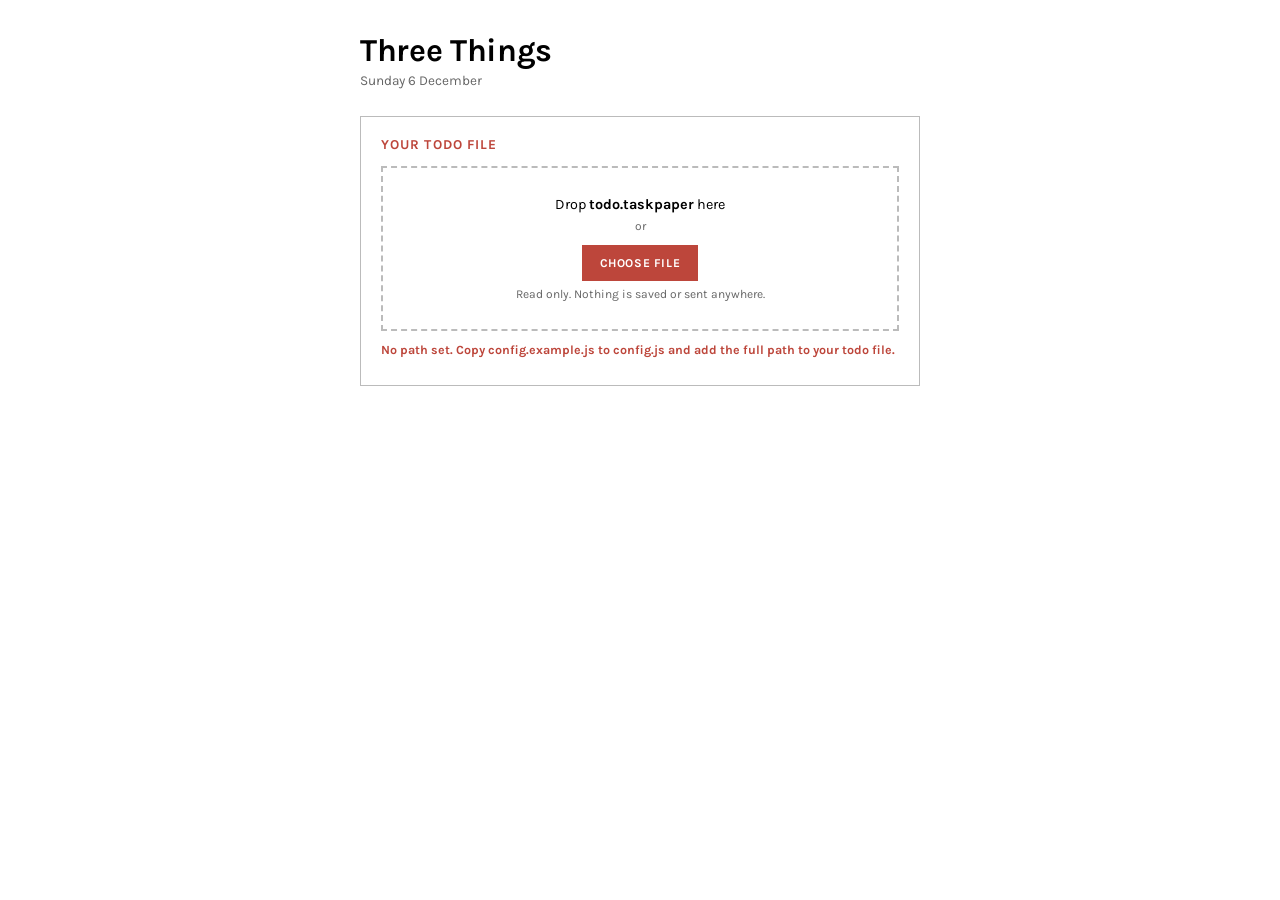
==== md-checkin/checkin-log.html @ 9113eab7 "sorting shit out" ====
<!DOCTYPE html>
<!--
  Three Things — v2.0 (2026-11-16)
  Changelog
  v2.1: Shows the todo file path and an "Open in TaskPaper" file:// link.
        The path comes from config.js (gitignored; see config.example.js)
        because browsers never reveal a dropped file's folder.
  v2.0: Reads your TaskPaper todo file (drop it on the page, or choose it).
        Shows the NEXT: block, slips and recent wins. Read-only: it never
        writes to the file and stores nothing. Works in Safari.
        The v1 entry form and browser log are gone; the todo file is the log.
  v1.0: Local page with its own form and browser storage.
  Pairs with the three-things-checkin skill (SKILL.md in this folder).
-->
<html lang="en-GB">
<head>
<meta charset="UTF-8">
<meta name="viewport" content="width=device-width, initial-scale=1.0">
<title>Three Things</title>
<link rel="preconnect" href="https://fonts.googleapis.com">
<link rel="preconnect" href="https://fonts.gstatic.com" crossorigin>
<link href="https://fonts.googleapis.com/css2?family=Karla:ital,wght@0,400;0,500;0,700;1,400&display=swap" rel="stylesheet">
<style>
  :root { --primary:#bd463b; --ink:#000; --bg:#fff; --grey:#bbb; --grey-bg:#f4f4f4; }
  * { box-sizing: border-box; }
  body { margin:0; background:var(--bg); font-family:'Karla',sans-serif; color:var(--ink); padding:32px 20px 60px; min-height:100vh; }
  .wrap { max-width:560px; margin:0 auto; }
  h1 { font-weight:700; font-size:2rem; letter-spacing:-0.01em; margin:0 0 4px; }
  .sub { font-size:0.85rem; opacity:0.6; margin-bottom:28px; }
  .card { border:1px solid var(--grey); padding:20px; margin-bottom:20px; }
  .card h2 { font-weight:700; font-size:0.85rem; margin:0 0 14px; text-transform:uppercase; letter-spacing:0.08em; color:var(--primary); }
  .drop { border:2px dashed var(--grey); padding:28px 16px; text-align:center; font-size:0.9rem; }
  .drop.over { border-color:var(--primary); background:var(--grey-bg); }
  .drop small { display:block; opacity:0.6; margin-top:6px; }
  button { font-family:'Karla',sans-serif; font-weight:700; font-size:0.75rem; text-transform:uppercase; letter-spacing:0.05em; padding:11px 18px; cursor:pointer; border:0; background:var(--primary); color:var(--bg); margin-top:12px; }
  button.secondary { background:transparent; color:var(--primary); border:2px solid var(--primary); padding:9px 16px; }
  button:hover { opacity:0.85; }
  .slot { margin-top:14px; }
  .slot:first-of-type { margin-top:0; }
  .slot-label { font-size:0.78rem; font-weight:500; opacity:0.75; margin-bottom:4px; }
  .task { display:flex; gap:8px; align-items:flex-start; font-size:0.95rem; padding:2px 0; }
  .task.done { opacity:0.4; text-decoration:line-through; }
  .task.sub { margin-left:22px; font-size:0.85rem; }
  .mark { display:inline-block; min-width:20px; text-align:center; background:var(--primary); color:var(--bg); font-weight:700; font-size:0.75rem; padding:0 5px; }
  .age { font-size:0.78rem; color:var(--primary); font-weight:700; margin-left:auto; white-space:nowrap; }
  .empty { opacity:0.5; font-size:0.85rem; }
  .note { font-size:0.85rem; margin-top:12px; padding:10px; background:var(--grey-bg); }
  .status { font-size:0.78rem; color:var(--primary); font-weight:500; margin-top:8px; }
  .copy-box { white-space:pre-wrap; font-size:0.8rem; background:var(--grey-bg); border:1px solid var(--grey); padding:12px; margin-top:12px; display:none; }
  .pathline { font-size:0.78rem; margin-top:12px; word-break:break-all; }
  .pathline code { background:var(--grey-bg); padding:1px 4px; }
  .pathline a { color:var(--primary); font-weight:700; }
  .pathline .warn { color:var(--primary); font-weight:700; display:block; margin-top:4px; }
  [hidden] { display:none !important; }
</style>
</head>
<body>
<div class="wrap">
  <h1>Three Things</h1>
  <div class="sub" id="todayLabel"></div>

  <div class="card" id="loadCard">
    <h2>Your todo file</h2>
    <div class="drop" id="drop">
      Drop <strong>todo.taskpaper</strong> here
      <small>or</small>
      <button type="button" id="pick">Choose file</button>
      <input type="file" id="file" accept=".taskpaper,.md,.txt,text/plain" hidden>
      <small>Read only. Nothing is saved or sent anywhere.</small>
    </div>
    <div class="pathline" id="pathLoad"></div>
    <div class="status" id="statusMsg"></div>
  </div>

  <div id="view" hidden>
    <div class="pathline" id="pathView" style="margin:-8px 0 16px"></div>
    <div class="card"><h2>Today</h2><div id="today"></div></div>
    <div class="card" id="slipCard" hidden><h2>Slipping</h2><div id="slips"></div><div class="note" id="slipNote" hidden></div></div>
    <div class="card"><h2>Done in the last 7 days</h2><div id="recent"></div></div>
    <button class="secondary" type="button" id="copy">Copy summary for chat</button>
    <button class="secondary" type="button" id="again">Load a fresh copy</button>
    <div class="copy-box" id="copyBox"></div>
  </div>
</div>

<script src="config.js"></script>
<script>
// ---- PARSER (pure functions; no DOM) ----
const SLOTS = [
  ['fixed', 'Fixed in the diary today'],
  ['worse', "Will feel worse if it doesn't move today"],
  ['win',   'Quick win']
];

function parseTags(line) {
  const tags = {};
  let text = line;
  const re = /\s@([A-Za-z][\w-]*)(?:\(([^)]*)\))?/g;
  let m;
  while ((m = re.exec(' ' + line)) !== null) tags[m[1]] = m[2] === undefined ? true : m[2];
  text = (' ' + line).replace(re, '').trim();
  return { tags, text };
}

function parseItem(raw) {
  const body = raw.replace(/^\t+/, '').replace(/^-\s+/, '');
  const { tags, text } = parseTags(body);
  return {
    text, tags,
    slot: typeof tags.slot === 'string' ? tags.slot : null,
    date: typeof tags.date === 'string' ? tags.date : null,
    done: tags.done !== undefined,
    doneDate: typeof tags.done === 'string' ? tags.done : null,
    mark: tags.urgent ? '!!' : tags.high ? '!' : '',
    children: []
  };
}

// Returns { next: [items with children], recentDone: [items] }
function parseFile(text, todayISO) {
  const lines = text.split(/\r?\n/);
  const next = [];
  const recentDone = [];
  let inNext = false, current = null;
  const cutoff = addDays(todayISO, -7);
  for (const line of lines) {
    if (!line.trim()) continue;
    const depth = (line.match(/^\t*/)[0]).length;
    if (depth === 0) { inNext = /^NEXT:/.test(line); current = null; continue; }
    if (inNext) {
      if (depth === 1) { current = parseItem(line); next.push(current); }
      else if (current) current.children.push(parseItem(line));
    }
    if (/@slot\(/.test(line) && /@done/.test(line)) {
      const it = parseItem(line);
      if (it.doneDate && it.doneDate >= cutoff && !(inNext && depth === 1)) recentDone.push(it);
    }
  }
  return { next, recentDone };
}

function dayNumber(iso) { const [y, m, d] = iso.split('-').map(Number); return Math.round(Date.UTC(y, m - 1, d) / 86400000); }
function addDays(iso, n) { const t = new Date((dayNumber(iso) + n) * 86400000); return t.toISOString().slice(0, 10); }
function daysOn(item, todayISO) { return item.date ? dayNumber(todayISO) - dayNumber(item.date) : 0; }

function buildSummary(parsed, todayISO) {
  let t = 'Three things, ' + todayISO + '\n';
  for (const [key, label] of SLOTS) {
    const items = parsed.next.filter(i => i.slot === key);
    t += '\n' + label + ':\n';
    if (!items.length) t += '  (nothing set)\n';
    for (const i of items) {
      const age = daysOn(i, todayISO);
      t += '  ' + (i.mark ? i.mark + ' ' : '- ') + i.text + ' [' + (i.done ? 'done' : 'not done') + (!i.done && age > 0 ? ', on NEXT ' + age + ' day' + (age > 1 ? 's' : '') : '') + ']\n';
    }
  }
  const slips = parsed.next.filter(i => !i.done && daysOn(i, todayISO) >= 1);
  if (slips.length) { t += '\nSlipping:\n'; slips.forEach(i => t += '  ' + i.text + ' (' + daysOn(i, todayISO) + ' days)\n'); }
  return t;
}
// ---- END PARSER ----

// ---- PAGE ----
const $ = id => document.getElementById(id);
const esc = s => s.replace(/&/g, '&amp;').replace(/</g, '&lt;').replace(/>/g, '&gt;');
function todayISO() { const d = new Date(); return d.getFullYear() + '-' + String(d.getMonth() + 1).padStart(2, '0') + '-' + String(d.getDate()).padStart(2, '0'); }
const TODAY = todayISO();
$('todayLabel').textContent = new Date().toLocaleDateString('en-GB', { weekday: 'long', day: 'numeric', month: 'long' });

function taskHTML(i, sub) {
  const age = !i.done && daysOn(i, TODAY) >= 1 ? '<span class="age">' + daysOn(i, TODAY) + ' day' + (daysOn(i, TODAY) > 1 ? 's' : '') + '</span>' : '';
  return '<div class="task' + (i.done ? ' done' : '') + (sub ? ' sub' : '') + '">' +
    (i.mark ? '<span class="mark">' + i.mark + '</span>' : '') +
    '<span>' + esc(i.text) + '</span>' + age + '</div>';
}

let parsed = null;

// Path line. Browsers only reveal a dropped file's name, never its folder,
// so the full path comes from config.js.
const TODO_PATH = (window.CHECKIN_CONFIG && window.CHECKIN_CONFIG.todoPath) || '';
function pathHTML(loadedName) {
  if (!TODO_PATH) return '<span class="warn">No path set. Copy config.example.js to config.js and add the full path to your todo file.</span>';
  const url = 'file://' + encodeURI(TODO_PATH).replace(/#/g, '%23');
  let h = (loadedName ? 'Reading from: ' : 'Expected file: ') + '<code>' + esc(TODO_PATH) + '</code> ' +
          '<a href="' + url + '">Open in TaskPaper</a>';
  const want = TODO_PATH.split('/').pop();
  if (loadedName && loadedName !== want) h += '<span class="warn">You loaded "' + esc(loadedName) + '", not "' + esc(want) + '". The path above is from config.js, not from the file you chose.</span>';
  return h;
}
$('pathLoad').innerHTML = pathHTML('');

function render() {
  let html = '';
  for (const [key, label] of SLOTS) {
    const items = parsed.next.filter(i => i.slot === key);
    html += '<div class="slot"><div class="slot-label">' + label + '</div>';
    html += items.length ? items.map(i => taskHTML(i) + i.children.map(c => taskHTML(c, true)).join('')).join('') : '<div class="empty">Nothing set</div>';
    html += '</div>';
  }
  const others = parsed.next.filter(i => !SLOTS.some(s => s[0] === i.slot));
  if (others.length) html += '<div class="slot"><div class="slot-label">Also on NEXT (no slot)</div>' + others.map(i => taskHTML(i)).join('') + '</div>';
  if (!parsed.next.length) html = '<div class="empty">No NEXT: block found. Say "check in" in Claude to set your three things.</div>';
  $('today').innerHTML = html;

  const slips = parsed.next.filter(i => !i.done && daysOn(i, TODAY) >= 1);
  $('slipCard').hidden = !slips.length;
  $('slips').innerHTML = slips.map(i => taskHTML(i)).join('');
  const long = slips.some(i => daysOn(i, TODAY) >= 2);
  $('slipNote').hidden = !long;
  if (long) $('slipNote').textContent = 'Something has been here two days or more. Options: make it smaller, ask someone for help, or do an online pomodoro with friends.';

  $('recent').innerHTML = parsed.recentDone.length
    ? parsed.recentDone.sort((a, b) => b.doneDate.localeCompare(a.doneDate)).map(i => taskHTML(i)).join('')
    : '<div class="empty">Nothing marked done yet.</div>';
  $('view').hidden = false;
  $('loadCard').hidden = true;
}

async function loadFile(file) {
  try {
    parsed = parseFile(await file.text(), TODAY);
    $('pathView').innerHTML = pathHTML(file.name);
    render();
  } catch (err) {
    $('statusMsg').textContent = 'Could not read that file.';
  }
}

$('pick').onclick = () => $('file').click();
$('file').onchange = e => { if (e.target.files[0]) loadFile(e.target.files[0]); };
const drop = $('drop');
['dragenter', 'dragover'].forEach(ev => drop.addEventListener(ev, e => { e.preventDefault(); drop.classList.add('over'); }));
['dragleave', 'drop'].forEach(ev => drop.addEventListener(ev, e => { e.preventDefault(); drop.classList.remove('over'); }));
drop.addEventListener('drop', e => { const f = e.dataTransfer.files[0]; if (f) loadFile(f); });
$('again').onclick = () => { $('view').hidden = true; $('loadCard').hidden = false; $('copyBox').style.display = 'none'; $('file').value = ''; };

$('copy').onclick = async () => {
  const text = buildSummary(parsed, TODAY);
  const box = $('copyBox');
  box.textContent = text; box.style.display = 'block';
  try { await navigator.clipboard.writeText(text); $('copy').textContent = 'Copied'; setTimeout(() => $('copy').textContent = 'Copy summary for chat', 2000); }
  catch (err) { const r = document.createRange(); r.selectNodeContents(box); const s = getSelection(); s.removeAllRanges(); s.addRange(r); }
};
</script>
</body>
</html>
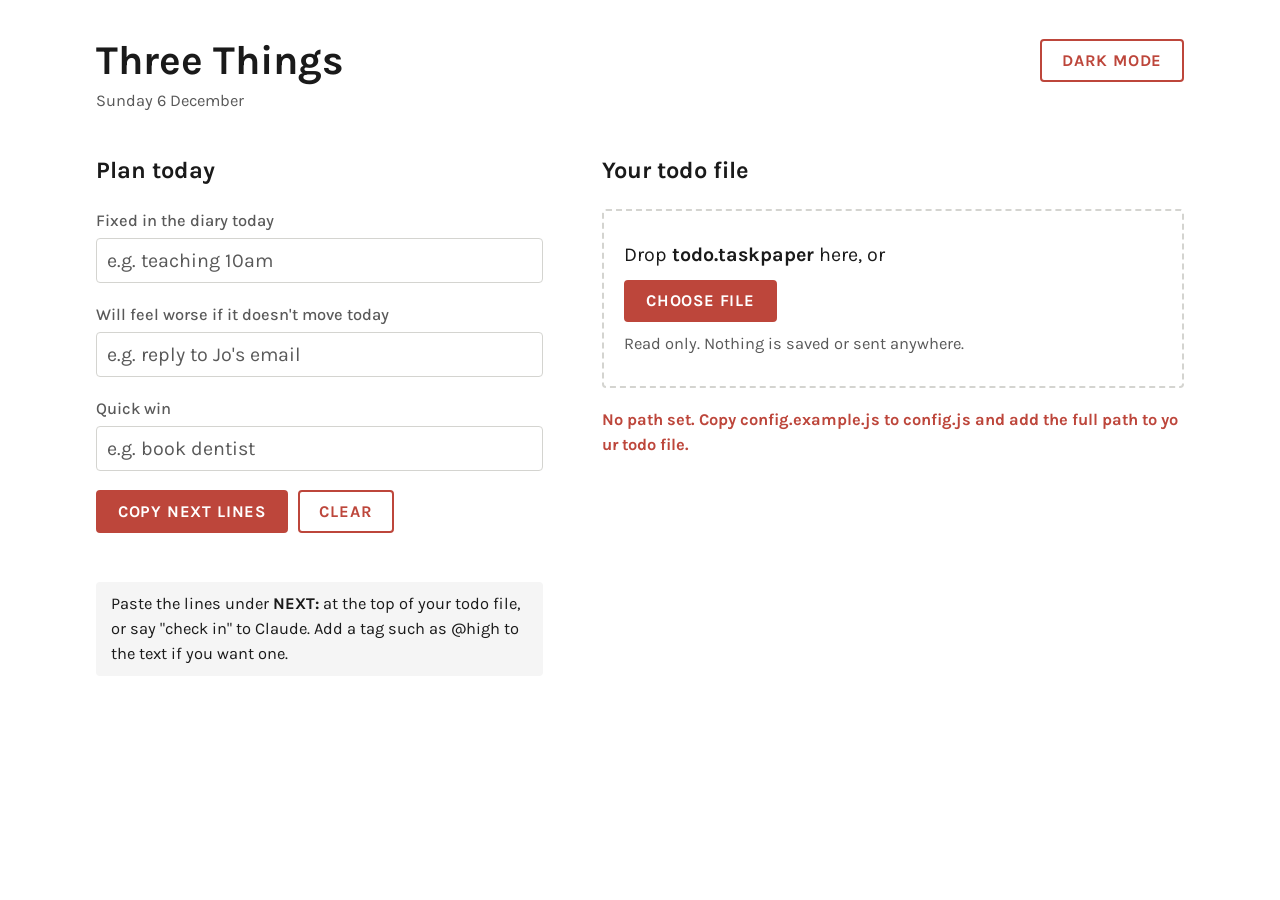
==== commit 090e2289: "update checkin log" ====
--- a/md-checkin/checkin-log.html
+++ b/md-checkin/checkin-log.html
@@ -1,14 +1,22 @@
 <!DOCTYPE html>
 <!--
-  Three Things — v2.0 (2026-11-16)
+  Three Things — v4.0 (2026-11-20)
   Changelog
+  v4.0: Simpler. No @slot or @today tags: the three questions are prompts
+        only, and a NEXT: line needs just @date(). Type any other tag
+        (@high, @urgent) into the text yourself; the mark menus are gone.
+        Right pane shows the whole todo file as it is, with @done items
+        struck through. A red ! now means only "slipping" (on NEXT: a day
+        or more). No card rules, no red headings, no Slipping or Done
+        sections, no accordion. Buttons sit above the file.
+  v3.1: Restyled from md-design-system (mildlydiverting.com): tokens from
+        default.css and 01-tokens.css. Dark theme derived from it (marked).
+  v3.0: Two panes: a form that makes NEXT: lines to paste, and the todo
+        file. Light and dark themes, with a toggle.
   v2.1: Shows the todo file path and an "Open in TaskPaper" file:// link.
         The path comes from config.js (gitignored; see config.example.js)
         because browsers never reveal a dropped file's folder.
-  v2.0: Reads your TaskPaper todo file (drop it on the page, or choose it).
-        Shows the NEXT: block, slips and recent wins. Read-only: it never
-        writes to the file and stores nothing. Works in Safari.
-        The v1 entry form and browser log are gone; the todo file is the log.
+  v2.0: Reads your TaskPaper todo file. Read-only.
   v1.0: Local page with its own form and browser storage.
   Pairs with the three-things-checkin skill (SKILL.md in this folder).
 -->
@@ -17,166 +25,332 @@
 <meta charset="UTF-8">
 <meta name="viewport" content="width=device-width, initial-scale=1.0">
 <title>Three Things</title>
+<script>
+  // Set the theme before the page draws, so there is no flash.
+  (function () {
+    let t = null;
+    try { t = localStorage.getItem('three-things::theme'); } catch (e) {}
+    if (t !== 'light' && t !== 'dark') t = matchMedia('(prefers-color-scheme: dark)').matches ? 'dark' : 'light';
+    document.documentElement.dataset.theme = t;
+  })();
+</script>
 <link rel="preconnect" href="https://fonts.googleapis.com">
 <link rel="preconnect" href="https://fonts.gstatic.com" crossorigin>
 <link href="https://fonts.googleapis.com/css2?family=Karla:ital,wght@0,400;0,500;0,700;1,400&display=swap" rel="stylesheet">
 <style>
-  :root { --primary:#bd463b; --ink:#000; --bg:#fff; --grey:#bbb; --grey-bg:#f4f4f4; }
+  /* ===================================================================
+     TOKENS — copied from md-design-system (mildlydiverting.com).
+     Names follow token-inventory.md, so this page reads like a theme.
+     Light = src/themes/default.css, values unchanged.
+     Type and spacing = src/css/01-tokens.css (Utopia, 18 → 20px base).
+     =================================================================== */
+  :root {
+    --font-body: 'Karla', sans-serif;
+    --font-mono: 'Courier New', Courier, monospace;
+    --text-sm:   clamp(0.938rem, 0.908rem + 0.149vw, 1.042rem);
+    --text-base: clamp(1.125rem, 1.089rem + 0.179vw, 1.25rem);
+    --text-md:   clamp(1.35rem,  1.307rem + 0.214vw, 1.5rem);
+    --text-2xl:  clamp(2.333rem, 2.259rem + 0.37vw,  2.592rem);
+    --space-3xs: clamp(0.281rem, 0.272rem + 0.045vw, 0.313rem);
+    --space-2xs: clamp(0.563rem, 0.545rem + 0.089vw, 0.625rem);
+    --space-xs:  clamp(0.844rem, 0.817rem + 0.134vw, 0.938rem);
+    --space-s:   clamp(1.125rem, 1.089rem + 0.179vw, 1.25rem);
+    --space-m:   clamp(1.688rem, 1.634rem + 0.268vw, 1.875rem);
+    --space-l:   clamp(2.25rem,  2.179rem + 0.357vw, 2.5rem);
+    --space-xl:  clamp(3.375rem, 3.268rem + 0.536vw, 3.75rem);
+    --radius-s: 2px;
+    --radius-m: 4px;
+    --wrapper-max: 68rem;
+    --border: 1px solid var(--color-border);
+    --transition: 200ms ease;
+    --focus-ring: 3px solid var(--color-accent);
+    --focus-ring-offset: 3px;
+  }
+  :root, [data-theme="light"] {
+    --color-bg:           #ffffff;
+    --color-surface:      #f5f5f5;
+    --color-text:         #1a1a1a;
+    --color-text-muted:   #595959;
+    --color-border:       #d4d4d0;
+    --color-accent:       #bd463b;
+    --color-accent-hover: #9c3a30;
+    --color-cta-bg:       #bd463b;
+    --color-cta-text:     #ffffff;
+    color-scheme: light;
+  }
+  /* Dark: the design system has no dark variant of default yet.
+     From the system: --color-bg = default's --color-surface-dark,
+     --color-text = default's --color-text-light, CTA unchanged.
+     DERIVED (not in the system): surface, muted, border, accent.
+     The brand red is 2.8:1 on #2b2b2b, so the accent is lightened
+     (5.5:1, AA not AAA, like default's own primary). */
+  [data-theme="dark"] {
+    --color-bg:           #2b2b2b;
+    --color-surface:      #363636; /* derived */
+    --color-text:         #ffffff;
+    --color-text-muted:   #bfbfbf; /* derived, 7.7:1 */
+    --color-border:       #4a4a4a; /* derived */
+    --color-accent:       #e48a7a; /* derived, 5.5:1 */
+    --color-accent-hover: #f0a89c; /* derived */
+    --color-cta-bg:       #bd463b;
+    --color-cta-text:     #ffffff;
+    color-scheme: dark;
+  }
+
+  /* =================================================================== GLOBAL */
   * { box-sizing: border-box; }
-  body { margin:0; background:var(--bg); font-family:'Karla',sans-serif; color:var(--ink); padding:32px 20px 60px; min-height:100vh; }
-  .wrap { max-width:560px; margin:0 auto; }
-  h1 { font-weight:700; font-size:2rem; letter-spacing:-0.01em; margin:0 0 4px; }
-  .sub { font-size:0.85rem; opacity:0.6; margin-bottom:28px; }
-  .card { border:1px solid var(--grey); padding:20px; margin-bottom:20px; }
-  .card h2 { font-weight:700; font-size:0.85rem; margin:0 0 14px; text-transform:uppercase; letter-spacing:0.08em; color:var(--primary); }
-  .drop { border:2px dashed var(--grey); padding:28px 16px; text-align:center; font-size:0.9rem; }
-  .drop.over { border-color:var(--primary); background:var(--grey-bg); }
-  .drop small { display:block; opacity:0.6; margin-top:6px; }
-  button { font-family:'Karla',sans-serif; font-weight:700; font-size:0.75rem; text-transform:uppercase; letter-spacing:0.05em; padding:11px 18px; cursor:pointer; border:0; background:var(--primary); color:var(--bg); margin-top:12px; }
-  button.secondary { background:transparent; color:var(--primary); border:2px solid var(--primary); padding:9px 16px; }
+  body { margin:0; background:var(--color-bg); color:var(--color-text); font-family:var(--font-body); font-size:var(--text-base); line-height:1.5; padding:var(--space-l) var(--space-m); min-height:100vh; }
+  a { color:var(--color-accent); transition:color var(--transition); }
+  a:hover { color:var(--color-accent-hover); }
+  :focus-visible { outline:var(--focus-ring); outline-offset:var(--focus-ring-offset); }
+  .wrap { max-width:var(--wrapper-max); margin-inline:auto; }
+
+  /* =================================================================== HEADER */
+  header { display:flex; align-items:flex-start; gap:var(--space-s); margin-block-end:var(--space-l); }
+  h1 { font-weight:700; font-size:var(--text-2xl); line-height:1.1; margin:0 0 var(--space-3xs); }
+  .sub { font-size:var(--text-sm); color:var(--color-text-muted); }
+  #themeToggle { margin-inline-start:auto; }
+
+  /* =================================================================== LAYOUT */
+  .panes { display:grid; grid-template-columns:minmax(0,1fr) minmax(0,1.3fr); gap:var(--space-xl); align-items:start; }
+  @media (max-width: 54rem) { .panes { grid-template-columns:1fr; } }
+  .pane-title { font-weight:700; font-size:var(--text-md); margin:0 0 var(--space-s); }
+
+  /* =================================================================== FORM */
+  .slot-label { display:block; font-size:var(--text-sm); font-weight:500; color:var(--color-text-muted); margin:var(--space-s) 0 var(--space-3xs); }
+  .slot:first-child .slot-label { margin-block-start:0; }
+  input[type=text] { display:block; inline-size:100%; font-family:inherit; font-size:var(--text-base); padding:var(--space-2xs); border:var(--border); border-radius:var(--radius-m); background:var(--color-bg); color:var(--color-text); }
+  input[type=text]::placeholder { color:var(--color-text-muted); }
+
+  /* =================================================================== BUTTONS */
+  button { font-family:inherit; font-weight:700; font-size:var(--text-sm); text-transform:uppercase; letter-spacing:0.05em; padding:var(--space-2xs) var(--space-s); cursor:pointer; border:2px solid var(--color-cta-bg); border-radius:var(--radius-m); background:var(--color-cta-bg); color:var(--color-cta-text); transition:opacity var(--transition); }
+  button.secondary { background:transparent; color:var(--color-accent); border-color:var(--color-accent); }
   button:hover { opacity:0.85; }
-  .slot { margin-top:14px; }
-  .slot:first-of-type { margin-top:0; }
-  .slot-label { font-size:0.78rem; font-weight:500; opacity:0.75; margin-bottom:4px; }
-  .task { display:flex; gap:8px; align-items:flex-start; font-size:0.95rem; padding:2px 0; }
-  .task.done { opacity:0.4; text-decoration:line-through; }
-  .task.sub { margin-left:22px; font-size:0.85rem; }
-  .mark { display:inline-block; min-width:20px; text-align:center; background:var(--primary); color:var(--bg); font-weight:700; font-size:0.75rem; padding:0 5px; }
-  .age { font-size:0.78rem; color:var(--primary); font-weight:700; margin-left:auto; white-space:nowrap; }
-  .empty { opacity:0.5; font-size:0.85rem; }
-  .note { font-size:0.85rem; margin-top:12px; padding:10px; background:var(--grey-bg); }
-  .status { font-size:0.78rem; color:var(--primary); font-weight:500; margin-top:8px; }
-  .copy-box { white-space:pre-wrap; font-size:0.8rem; background:var(--grey-bg); border:1px solid var(--grey); padding:12px; margin-top:12px; display:none; }
-  .pathline { font-size:0.78rem; margin-top:12px; word-break:break-all; }
-  .pathline code { background:var(--grey-bg); padding:1px 4px; }
-  .pathline a { color:var(--primary); font-weight:700; }
-  .pathline .warn { color:var(--primary); font-weight:700; display:block; margin-top:4px; }
+  .buttons { display:flex; flex-wrap:wrap; gap:var(--space-2xs); margin-block-start:var(--space-s); }
+  .buttons.top { margin-block:0 var(--space-s); }
+
+  /* =================================================================== MESSAGES */
+  .note { font-size:var(--text-sm); margin-block-start:var(--space-s); padding:var(--space-2xs) var(--space-xs); background:var(--color-surface); border-radius:var(--radius-m); }
+  .note.top { margin-block:0 var(--space-s); }
+  .status { font-size:var(--text-sm); color:var(--color-accent); font-weight:500; margin-block-start:var(--space-2xs); min-height:1.2em; }
+  .copy-box { white-space:pre-wrap; tab-size:4; font-size:var(--text-sm); background:var(--color-surface); border-radius:var(--radius-m); padding:var(--space-xs); margin-block:var(--space-xs) var(--space-s); }
+  .pathline { font-size:var(--text-sm); color:var(--color-text-muted); margin:0 0 var(--space-s); word-break:break-all; }
+  .pathline code { font-family:var(--font-mono); background:var(--color-surface); padding:0 var(--space-3xs); border-radius:var(--radius-s); }
+  .pathline a { font-weight:700; }
+  .pathline .warn { color:var(--color-accent); font-weight:700; display:block; margin-block-start:var(--space-3xs); }
+
+  /* =================================================================== DROP ZONE */
+  .drop { border:2px dashed var(--color-border); border-radius:var(--radius-m); padding:var(--space-m) var(--space-s); }
+  .drop.over { border-color:var(--color-accent); background:var(--color-surface); }
+  .drop p { margin:0 0 var(--space-2xs); }
+  .drop small { display:block; font-size:var(--text-sm); color:var(--color-text-muted); margin-block-start:var(--space-2xs); }
+
+  /* =================================================================== THE FILE
+     One div per line. --d is the line's tab depth. */
+  .file { max-height:75vh; overflow:auto; }
+  .ln { display:flex; gap:var(--space-2xs); align-items:baseline; padding-inline-start:calc(var(--d, 0) * var(--space-m)); min-height:1.5em; }
+  .ln.head { font-weight:700; margin-block-start:var(--space-xs); }
+  .ln.head:first-child { margin-block-start:0; }
+  .ln.note-line { color:var(--color-text-muted); }
+  .ln .dash { color:var(--color-text-muted); }
+  .ln .tag { color:var(--color-text-muted); font-size:var(--text-sm); font-weight:400; }
+  .ln.done .tag { display:inline-block; margin-inline-start:0.3em; } /* keeps the strikethrough off tags */
+  .ln.done .txt { text-decoration:line-through; color:var(--color-text-muted); }
+  .mark { display:inline-block; min-width:1.3em; text-align:center; background:var(--color-cta-bg); color:var(--color-cta-text); font-weight:700; font-size:var(--text-sm); border-radius:var(--radius-s); }
+  .age { font-size:var(--text-sm); color:var(--color-accent); font-weight:700; margin-inline-start:auto; padding-inline-start:var(--space-s); white-space:nowrap; }
   [hidden] { display:none !important; }
 </style>
 </head>
 <body>
 <div class="wrap">
-  <h1>Three Things</h1>
-  <div class="sub" id="todayLabel"></div>
-
-  <div class="card" id="loadCard">
-    <h2>Your todo file</h2>
-    <div class="drop" id="drop">
-      Drop <strong>todo.taskpaper</strong> here
-      <small>or</small>
-      <button type="button" id="pick">Choose file</button>
-      <input type="file" id="file" accept=".taskpaper,.md,.txt,text/plain" hidden>
-      <small>Read only. Nothing is saved or sent anywhere.</small>
+  <header>
+    <div>
+      <h1>Three Things</h1>
+      <div class="sub" id="todayLabel"></div>
     </div>
-    <div class="pathline" id="pathLoad"></div>
-    <div class="status" id="statusMsg"></div>
-  </div>
-
-  <div id="view" hidden>
-    <div class="pathline" id="pathView" style="margin:-8px 0 16px"></div>
-    <div class="card"><h2>Today</h2><div id="today"></div></div>
-    <div class="card" id="slipCard" hidden><h2>Slipping</h2><div id="slips"></div><div class="note" id="slipNote" hidden></div></div>
-    <div class="card"><h2>Done in the last 7 days</h2><div id="recent"></div></div>
-    <button class="secondary" type="button" id="copy">Copy summary for chat</button>
-    <button class="secondary" type="button" id="again">Load a fresh copy</button>
-    <div class="copy-box" id="copyBox"></div>
+    <button class="secondary" type="button" id="themeToggle" aria-pressed="false">Dark mode</button>
+  </header>
+
+  <div class="panes">
+    <!-- LEFT: set today's three things -->
+    <section aria-labelledby="planTitle">
+      <h2 class="pane-title" id="planTitle">Plan today</h2>
+      <div id="form"></div>
+      <div class="buttons">
+        <button type="button" id="makeLines">Copy NEXT lines</button>
+        <button class="secondary" type="button" id="clearForm">Clear</button>
+      </div>
+      <div class="status" id="formStatus" aria-live="polite"></div>
+      <div class="copy-box" id="linesBox" hidden></div>
+      <div class="note">Paste the lines under <strong>NEXT:</strong> at the top of your todo file, or say "check in" to Claude. Add a tag such as @high to the text if you want one.</div>
+    </section>
+
+    <!-- RIGHT: the todo file, as it is -->
+    <section aria-labelledby="fileTitle">
+      <h2 class="pane-title" id="fileTitle">Your todo file</h2>
+
+      <div id="loadCard">
+        <div class="drop" id="drop">
+          <p>Drop <strong>todo.taskpaper</strong> here, or</p>
+          <button type="button" id="pick">Choose file</button>
+          <input type="file" id="file" accept=".taskpaper,.md,.txt,text/plain" hidden>
+          <small>Read only. Nothing is saved or sent anywhere.</small>
+        </div>
+        <div class="pathline" id="pathLoad" style="margin-block-start:var(--space-s)"></div>
+        <div class="status" id="loadStatus"></div>
+      </div>
+
+      <div id="view" hidden>
+        <div class="buttons top">
+          <button class="secondary" type="button" id="copy">Copy summary for chat</button>
+          <button class="secondary" type="button" id="again">Load a fresh copy</button>
+        </div>
+        <div class="copy-box" id="copyBox" hidden></div>
+        <div class="pathline" id="pathView"></div>
+        <div class="note top" id="slipNote" hidden></div>
+        <div class="file" id="fileView"></div>
+      </div>
+    </section>
   </div>
 </div>
 
 <script src="config.js"></script>
 <script>
 // ---- PARSER (pure functions; no DOM) ----
-const SLOTS = [
-  ['fixed', 'Fixed in the diary today'],
-  ['worse', "Will feel worse if it doesn't move today"],
-  ['win',   'Quick win']
+// The three questions are prompts only. Nothing about them is stored.
+const PROMPTS = [
+  ['Fixed in the diary today', 'e.g. teaching 10am'],
+  ["Will feel worse if it doesn't move today", "e.g. reply to Jo's email"],
+  ['Quick win', 'e.g. book dentist']
 ];
-
-function parseTags(line) {
+const TAG_RE = /(^|\s)@([A-Za-z][\w-]*)(?:\(([^)]*)\))?/g;
+
+function parseTags(body) {
   const tags = {};
-  let text = line;
-  const re = /\s@([A-Za-z][\w-]*)(?:\(([^)]*)\))?/g;
   let m;
-  while ((m = re.exec(' ' + line)) !== null) tags[m[1]] = m[2] === undefined ? true : m[2];
-  text = (' ' + line).replace(re, '').trim();
-  return { tags, text };
-}
-
-function parseItem(raw) {
-  const body = raw.replace(/^\t+/, '').replace(/^-\s+/, '');
-  const { tags, text } = parseTags(body);
+  TAG_RE.lastIndex = 0;
+  while ((m = TAG_RE.exec(body)) !== null) tags[m[2]] = m[3] === undefined ? true : m[3];
+  return { tags, text: body.replace(TAG_RE, '').trim() };
+}
+
+// One line of the file.
+function parseLine(line, inNext) {
+  const depth = line.match(/^\t*/)[0].length;
+  const body = line.slice(depth);
+  const isTask = /^-\s/.test(body);
+  const isHead = !isTask && /:(\s+@.*)?$/.test(body.trim());
+  const { tags, text } = parseTags(isTask ? body.replace(/^-\s+/, '') : body);
   return {
-    text, tags,
-    slot: typeof tags.slot === 'string' ? tags.slot : null,
+    depth, isTask, isHead, text, tags,
+    blank: !body.trim(),
     date: typeof tags.date === 'string' ? tags.date : null,
     done: tags.done !== undefined,
-    doneDate: typeof tags.done === 'string' ? tags.done : null,
-    mark: tags.urgent ? '!!' : tags.high ? '!' : '',
-    children: []
+    onNext: inNext && depth === 1 && isTask
   };
 }
 
-// Returns { next: [items with children], recentDone: [items] }
-function parseFile(text, todayISO) {
-  const lines = text.split(/\r?\n/);
-  const next = [];
-  const recentDone = [];
-  let inNext = false, current = null;
-  const cutoff = addDays(todayISO, -7);
-  for (const line of lines) {
-    if (!line.trim()) continue;
-    const depth = (line.match(/^\t*/)[0]).length;
-    if (depth === 0) { inNext = /^NEXT:/.test(line); current = null; continue; }
-    if (inNext) {
-      if (depth === 1) { current = parseItem(line); next.push(current); }
-      else if (current) current.children.push(parseItem(line));
-    }
-    if (/@slot\(/.test(line) && /@done/.test(line)) {
-      const it = parseItem(line);
-      if (it.doneDate && it.doneDate >= cutoff && !(inNext && depth === 1)) recentDone.push(it);
-    }
-  }
-  return { next, recentDone };
+// Every line, in order. NEXT: is the top-level heading of that name.
+function parseFile(text) {
+  let inNext = false;
+  return text.split(/\r?\n/).map(raw => {
+    if (/^\S/.test(raw)) inNext = /^NEXT:/.test(raw);
+    return Object.assign(parseLine(raw, inNext), { raw });
+  });
 }
 
 function dayNumber(iso) { const [y, m, d] = iso.split('-').map(Number); return Math.round(Date.UTC(y, m - 1, d) / 86400000); }
-function addDays(iso, n) { const t = new Date((dayNumber(iso) + n) * 86400000); return t.toISOString().slice(0, 10); }
 function daysOn(item, todayISO) { return item.date ? dayNumber(todayISO) - dayNumber(item.date) : 0; }
-
-function buildSummary(parsed, todayISO) {
-  let t = 'Three things, ' + todayISO + '\n';
-  for (const [key, label] of SLOTS) {
-    const items = parsed.next.filter(i => i.slot === key);
-    t += '\n' + label + ':\n';
-    if (!items.length) t += '  (nothing set)\n';
-    for (const i of items) {
-      const age = daysOn(i, todayISO);
-      t += '  ' + (i.mark ? i.mark + ' ' : '- ') + i.text + ' [' + (i.done ? 'done' : 'not done') + (!i.done && age > 0 ? ', on NEXT ' + age + ' day' + (age > 1 ? 's' : '') : '') + ']\n';
-    }
-  }
-  const slips = parsed.next.filter(i => !i.done && daysOn(i, todayISO) >= 1);
-  if (slips.length) { t += '\nSlipping:\n'; slips.forEach(i => t += '  ' + i.text + ' (' + daysOn(i, todayISO) + ' days)\n'); }
+function plural(n) { return n + ' day' + (n === 1 ? '' : 's'); }
+function isSlipping(item, todayISO) { return item.onNext && !item.done && daysOn(item, todayISO) >= 1; }
+
+function buildSummary(lines, todayISO) {
+  const next = lines.filter(l => l.onNext);
+  let t = 'Three things, ' + todayISO + '\n\n';
+  if (!next.length) return t + '(nothing on NEXT)\n';
+  for (const i of next) {
+    const n = daysOn(i, todayISO);
+    t += '  ' + (isSlipping(i, todayISO) ? '! ' : '- ') + i.text +
+         ' [' + (i.done ? 'done' : 'not done') + (!i.done && n > 0 ? ', on NEXT ' + plural(n) : '') + ']\n';
+  }
   return t;
+}
+
+// One TaskPaper line for NEXT:, real tab first. Only @date is added.
+function nextLine(text, todayISO) {
+  return '\t- ' + text.trim() + ' @date(' + todayISO + ')';
 }
 // ---- END PARSER ----
 
 // ---- PAGE ----
 const $ = id => document.getElementById(id);
 const esc = s => s.replace(/&/g, '&amp;').replace(/</g, '&lt;').replace(/>/g, '&gt;');
+const store = {
+  get(k) { try { return localStorage.getItem('three-things::' + k); } catch (e) { return null; } },
+  set(k, v) { try { localStorage.setItem('three-things::' + k, v); } catch (e) {} },
+  del(k) { try { localStorage.removeItem('three-things::' + k); } catch (e) {} }
+};
 function todayISO() { const d = new Date(); return d.getFullYear() + '-' + String(d.getMonth() + 1).padStart(2, '0') + '-' + String(d.getDate()).padStart(2, '0'); }
 const TODAY = todayISO();
 $('todayLabel').textContent = new Date().toLocaleDateString('en-GB', { weekday: 'long', day: 'numeric', month: 'long' });
 
-function taskHTML(i, sub) {
-  const age = !i.done && daysOn(i, TODAY) >= 1 ? '<span class="age">' + daysOn(i, TODAY) + ' day' + (daysOn(i, TODAY) > 1 ? 's' : '') + '</span>' : '';
-  return '<div class="task' + (i.done ? ' done' : '') + (sub ? ' sub' : '') + '">' +
-    (i.mark ? '<span class="mark">' + i.mark + '</span>' : '') +
-    '<span>' + esc(i.text) + '</span>' + age + '</div>';
-}
-
-let parsed = null;
-
-// Path line. Browsers only reveal a dropped file's name, never its folder,
+// Theme toggle
+function showTheme() {
+  const dark = document.documentElement.dataset.theme === 'dark';
+  $('themeToggle').textContent = dark ? 'Light mode' : 'Dark mode';
+  $('themeToggle').setAttribute('aria-pressed', String(dark));
+}
+$('themeToggle').onclick = () => {
+  const t = document.documentElement.dataset.theme === 'dark' ? 'light' : 'dark';
+  document.documentElement.dataset.theme = t;
+  store.set('theme', t);
+  showTheme();
+};
+showTheme();
+
+let lines = null;
+
+// ---- LEFT: form ----
+$('form').innerHTML = PROMPTS.map(([label, ph], n) =>
+  '<div class="slot"><label class="slot-label" for="t' + n + '">' + label + '</label>' +
+  '<input type="text" id="t' + n + '" placeholder="' + esc(ph) + '"></div>'
+).join('');
+const inputs = PROMPTS.map((_, n) => $('t' + n));
+
+function saveDraft() { store.set('draft', JSON.stringify({ date: TODAY, text: inputs.map(i => i.value) })); }
+(function loadDraft() {
+  let d = null;
+  try { d = JSON.parse(store.get('draft')); } catch (e) {}
+  if (d && d.date === TODAY && Array.isArray(d.text)) inputs.forEach((i, n) => i.value = d.text[n] || '');
+})();
+inputs.forEach(i => i.addEventListener('input', saveDraft));
+
+$('makeLines').onclick = () => {
+  const onNext = lines ? lines.filter(l => l.onNext).map(l => l.text.toLowerCase()) : [];
+  const out = [], skipped = [];
+  for (const i of inputs) {
+    const t = i.value.trim();
+    if (!t) continue;
+    if (onNext.includes(parseTags(t).text.toLowerCase())) { skipped.push(t); continue; }
+    out.push(nextLine(t, TODAY));
+  }
+  const box = $('linesBox');
+  if (!out.length) {
+    box.hidden = true;
+    $('formStatus').textContent = skipped.length ? 'Those are already on NEXT, so there is nothing new to paste.' : 'Write at least one thing first.';
+    return;
+  }
+  const text = out.join('\n');
+  box.textContent = text; box.hidden = false;
+  copyText(text, box, $('formStatus'), 'Copied. Paste under NEXT: in your todo file.' +
+    (skipped.length ? ' Left out (already on NEXT): ' + skipped.join(', ') + '.' : ''));
+};
+$('clearForm').onclick = () => {
+  inputs.forEach(i => i.value = '');
+  store.del('draft'); $('linesBox').hidden = true; $('formStatus').textContent = '';
+};
+
+// ---- RIGHT: todo file ----
+// Browsers only reveal a dropped file's name, never its folder,
 // so the full path comes from config.js.
 const TODO_PATH = (window.CHECKIN_CONFIG && window.CHECKIN_CONFIG.todoPath) || '';
 function pathHTML(loadedName) {
@@ -190,40 +364,40 @@
 }
 $('pathLoad').innerHTML = pathHTML('');
 
+// Text with its tags quietened.
+function withTags(s) {
+  return esc(s).replace(/(^|\s)(@[A-Za-z][\w-]*(?:\([^)]*\))?)/g, '<span class="tag">$1$2</span>');
+}
+
+function lineHTML(l) {
+  if (l.blank) return '<div class="ln"></div>';
+  const style = ' style="--d:' + l.depth + '"';
+  const body = l.raw.slice(l.depth);
+  if (l.isHead) return '<div class="ln head"' + style + '><span>' + withTags(body) + '</span></div>';
+  if (!l.isTask) return '<div class="ln note-line' + (l.done ? ' done' : '') + '"' + style + '><span class="txt">' + withTags(body) + '</span></div>';
+  const slip = isSlipping(l, TODAY);
+  return '<div class="ln task' + (l.done ? ' done' : '') + '"' + style + '>' +
+    (slip ? '<span class="mark" title="Slipping">!</span>' : '<span class="dash" aria-hidden="true">–</span>') +
+    '<span class="txt">' + withTags(body.replace(/^-\s+/, '')) + '</span>' +
+    (slip ? '<span class="age">' + plural(daysOn(l, TODAY)) + '</span>' : '') + '</div>';
+}
+
 function render() {
-  let html = '';
-  for (const [key, label] of SLOTS) {
-    const items = parsed.next.filter(i => i.slot === key);
-    html += '<div class="slot"><div class="slot-label">' + label + '</div>';
-    html += items.length ? items.map(i => taskHTML(i) + i.children.map(c => taskHTML(c, true)).join('')).join('') : '<div class="empty">Nothing set</div>';
-    html += '</div>';
-  }
-  const others = parsed.next.filter(i => !SLOTS.some(s => s[0] === i.slot));
-  if (others.length) html += '<div class="slot"><div class="slot-label">Also on NEXT (no slot)</div>' + others.map(i => taskHTML(i)).join('') + '</div>';
-  if (!parsed.next.length) html = '<div class="empty">No NEXT: block found. Say "check in" in Claude to set your three things.</div>';
-  $('today').innerHTML = html;
-
-  const slips = parsed.next.filter(i => !i.done && daysOn(i, TODAY) >= 1);
-  $('slipCard').hidden = !slips.length;
-  $('slips').innerHTML = slips.map(i => taskHTML(i)).join('');
-  const long = slips.some(i => daysOn(i, TODAY) >= 2);
+  $('fileView').innerHTML = lines.map(lineHTML).join('');
+  const long = lines.some(l => isSlipping(l, TODAY) && daysOn(l, TODAY) >= 2);
   $('slipNote').hidden = !long;
   if (long) $('slipNote').textContent = 'Something has been here two days or more. Options: make it smaller, ask someone for help, or do an online pomodoro with friends.';
-
-  $('recent').innerHTML = parsed.recentDone.length
-    ? parsed.recentDone.sort((a, b) => b.doneDate.localeCompare(a.doneDate)).map(i => taskHTML(i)).join('')
-    : '<div class="empty">Nothing marked done yet.</div>';
   $('view').hidden = false;
   $('loadCard').hidden = true;
 }
 
 async function loadFile(file) {
   try {
-    parsed = parseFile(await file.text(), TODAY);
+    lines = parseFile(await file.text());
     $('pathView').innerHTML = pathHTML(file.name);
     render();
   } catch (err) {
-    $('statusMsg').textContent = 'Could not read that file.';
+    $('loadStatus').textContent = 'Could not read that file.';
   }
 }
 
@@ -233,15 +407,30 @@
 ['dragenter', 'dragover'].forEach(ev => drop.addEventListener(ev, e => { e.preventDefault(); drop.classList.add('over'); }));
 ['dragleave', 'drop'].forEach(ev => drop.addEventListener(ev, e => { e.preventDefault(); drop.classList.remove('over'); }));
 drop.addEventListener('drop', e => { const f = e.dataTransfer.files[0]; if (f) loadFile(f); });
-$('again').onclick = () => { $('view').hidden = true; $('loadCard').hidden = false; $('copyBox').style.display = 'none'; $('file').value = ''; };
-
-$('copy').onclick = async () => {
-  const text = buildSummary(parsed, TODAY);
+$('again').onclick = () => {
+  $('view').hidden = true; $('loadCard').hidden = false; $('copyBox').hidden = true; $('file').value = '';
+  lines = null;
+};
+
+$('copy').onclick = () => {
+  const text = buildSummary(lines, TODAY);
   const box = $('copyBox');
-  box.textContent = text; box.style.display = 'block';
-  try { await navigator.clipboard.writeText(text); $('copy').textContent = 'Copied'; setTimeout(() => $('copy').textContent = 'Copy summary for chat', 2000); }
-  catch (err) { const r = document.createRange(); r.selectNodeContents(box); const s = getSelection(); s.removeAllRanges(); s.addRange(r); }
-};
+  box.textContent = text; box.hidden = false;
+  copyText(text, box, null, '', $('copy'), 'Copy summary for chat');
+};
+
+// Copy, falling back to selecting the text so it can be copied by hand.
+async function copyText(text, box, statusEl, okMsg, btn, btnLabel) {
+  try {
+    await navigator.clipboard.writeText(text);
+    if (statusEl) statusEl.textContent = okMsg;
+    if (btn) { btn.textContent = 'Copied'; setTimeout(() => btn.textContent = btnLabel, 2000); }
+  } catch (err) {
+    const r = document.createRange(); r.selectNodeContents(box);
+    const s = getSelection(); s.removeAllRanges(); s.addRange(r);
+    if (statusEl) statusEl.textContent = 'Select the text below and copy it.';
+  }
+}
 </script>
 </body>
 </html>
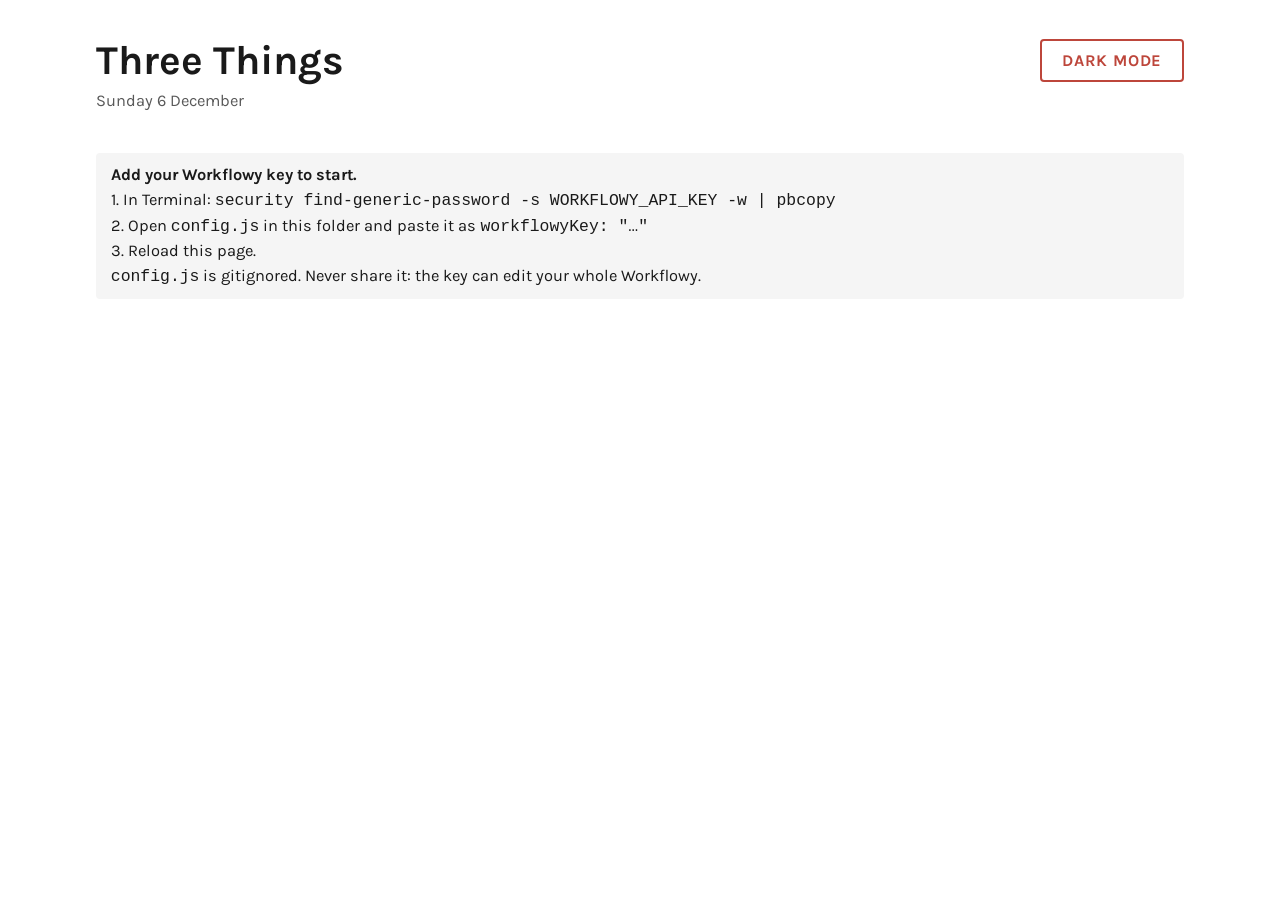
==== commit 148b474d: "workflowy" ====
--- a/md-checkin/checkin-log.html
+++ b/md-checkin/checkin-log.html
@@ -1,24 +1,21 @@
 <!DOCTYPE html>
 <!--
-  Three Things — v4.0 (2026-11-20)
+  Three Things — v5.0 (2026-11-21)
   Changelog
-  v4.0: Simpler. No @slot or @today tags: the three questions are prompts
-        only, and a NEXT: line needs just @date(). Type any other tag
-        (@high, @urgent) into the text yourself; the mark menus are gone.
-        Right pane shows the whole todo file as it is, with @done items
-        struck through. A red ! now means only "slipping" (on NEXT: a day
-        or more). No card rules, no red headings, no Slipping or Done
-        sections, no accordion. Buttons sit above the file.
-  v3.1: Restyled from md-design-system (mildlydiverting.com): tokens from
-        default.css and 01-tokens.css. Dark theme derived from it (marked).
-  v3.0: Two panes: a form that makes NEXT: lines to paste, and the todo
-        file. Light and dark themes, with a toggle.
-  v2.1: Shows the todo file path and an "Open in TaskPaper" file:// link.
-        The path comes from config.js (gitignored; see config.example.js)
-        because browsers never reveal a dropped file's folder.
-  v2.0: Reads your TaskPaper todo file. Read-only.
+  v5.0: Live from Workflowy. No file to drop. Today's three things are
+        mirrors under a "Three things" heading on the day's calendar
+        page. Tick to complete, untick to reopen; both write straight to
+        Workflowy. Pick a task from a dropdown (Inbox, or still open from
+        earlier days) or type a new one: new ones go to the Inbox first,
+        then get mirrored onto today. "Take off today" removes today's
+        mirror only. Custom checkboxes and dropdowns from the tokens.
+        The API key lives in config.js (gitignored).
+  v4.0: Simpler TaskPaper version: NEXT: lines need just @date().
+  v3.1: Restyled from md-design-system (mildlydiverting.com).
+  v3.0: Two panes, light and dark themes.
+  v2.0: Read a TaskPaper todo file. Read only.
   v1.0: Local page with its own form and browser storage.
-  Pairs with the three-things-checkin skill (SKILL.md in this folder).
+  Pairs with the three-things-checkin skill and wf_checkin.py (same folder).
 -->
 <html lang="en-GB">
 <head>
@@ -40,7 +37,6 @@
 <style>
   /* ===================================================================
      TOKENS — copied from md-design-system (mildlydiverting.com).
-     Names follow token-inventory.md, so this page reads like a theme.
      Light = src/themes/default.css, values unchanged.
      Type and spacing = src/css/01-tokens.css (Utopia, 18 → 20px base).
      =================================================================== */
@@ -65,6 +61,7 @@
     --transition: 200ms ease;
     --focus-ring: 3px solid var(--color-accent);
     --focus-ring-offset: 3px;
+    --control-size: 1.5rem;   /* checkbox square; big enough to hit easily */
   }
   :root, [data-theme="light"] {
     --color-bg:           #ffffff;
@@ -78,18 +75,13 @@
     --color-cta-text:     #ffffff;
     color-scheme: light;
   }
-  /* Dark: the design system has no dark variant of default yet.
-     From the system: --color-bg = default's --color-surface-dark,
-     --color-text = default's --color-text-light, CTA unchanged.
-     DERIVED (not in the system): surface, muted, border, accent.
-     The brand red is 2.8:1 on #2b2b2b, so the accent is lightened
-     (5.5:1, AA not AAA, like default's own primary). */
+  /* Dark: derived, as in v3.1 (the design system has no dark default yet). */
   [data-theme="dark"] {
     --color-bg:           #2b2b2b;
     --color-surface:      #363636; /* derived */
     --color-text:         #ffffff;
     --color-text-muted:   #bfbfbf; /* derived, 7.7:1 */
-    --color-border:       #4a4a4a; /* derived */
+    --color-border:       #6a6a6a; /* derived; lighter than v4 so controls show */
     --color-accent:       #e48a7a; /* derived, 5.5:1 */
     --color-accent-hover: #f0a89c; /* derived */
     --color-cta-bg:       #bd463b;
@@ -104,61 +96,97 @@
   a:hover { color:var(--color-accent-hover); }
   :focus-visible { outline:var(--focus-ring); outline-offset:var(--focus-ring-offset); }
   .wrap { max-width:var(--wrapper-max); margin-inline:auto; }
+  [hidden] { display:none !important; }
 
   /* =================================================================== HEADER */
   header { display:flex; align-items:flex-start; gap:var(--space-s); margin-block-end:var(--space-l); }
   h1 { font-weight:700; font-size:var(--text-2xl); line-height:1.1; margin:0 0 var(--space-3xs); }
   .sub { font-size:var(--text-sm); color:var(--color-text-muted); }
-  #themeToggle { margin-inline-start:auto; }
+  .header-buttons { margin-inline-start:auto; display:flex; gap:var(--space-2xs); flex-wrap:wrap; justify-content:flex-end; }
 
   /* =================================================================== LAYOUT */
-  .panes { display:grid; grid-template-columns:minmax(0,1fr) minmax(0,1.3fr); gap:var(--space-xl); align-items:start; }
+  .panes { display:grid; grid-template-columns:minmax(0,1fr) minmax(0,1.2fr); gap:var(--space-xl); align-items:start; }
   @media (max-width: 54rem) { .panes { grid-template-columns:1fr; } }
   .pane-title { font-weight:700; font-size:var(--text-md); margin:0 0 var(--space-s); }
+  .sub-title { font-weight:700; font-size:var(--text-base); margin:var(--space-l) 0 var(--space-2xs); }
 
   /* =================================================================== FORM */
-  .slot-label { display:block; font-size:var(--text-sm); font-weight:500; color:var(--color-text-muted); margin:var(--space-s) 0 var(--space-3xs); }
-  .slot:first-child .slot-label { margin-block-start:0; }
+  .slot { margin-block-end:var(--space-m); }
+  .slot-label { display:block; font-weight:700; margin:0 0 var(--space-2xs); }
+  .or { display:block; font-size:var(--text-sm); color:var(--color-text-muted); margin:var(--space-3xs) 0; }
   input[type=text] { display:block; inline-size:100%; font-family:inherit; font-size:var(--text-base); padding:var(--space-2xs); border:var(--border); border-radius:var(--radius-m); background:var(--color-bg); color:var(--color-text); }
   input[type=text]::placeholder { color:var(--color-text-muted); }
+  input[type=text]:hover { border-color:var(--color-text-muted); }
+
+  /* ---- Dropdown: native <select> for keyboard and screen readers,
+          redrawn to match the text inputs. Chevron drawn in CSS so it
+          follows the theme colour. */
+  .select { position:relative; display:block; }
+  .select select {
+    appearance:none; -webkit-appearance:none;
+    display:block; inline-size:100%;
+    font-family:inherit; font-size:var(--text-base); line-height:1.5;
+    padding:var(--space-2xs) calc(var(--space-2xs) * 4) var(--space-2xs) var(--space-2xs);
+    border:var(--border); border-radius:var(--radius-m);
+    background:var(--color-bg); color:var(--color-text);
+    cursor:pointer; text-overflow:ellipsis;
+  }
+  .select select:hover { border-color:var(--color-text-muted); }
+  .select::after {
+    content:""; position:absolute; pointer-events:none;
+    inset-inline-end:var(--space-xs); inset-block-start:50%;
+    inline-size:0.55em; block-size:0.55em;
+    border-inline-end:2px solid var(--color-text-muted);
+    border-block-end:2px solid var(--color-text-muted);
+    transform:translateY(-70%) rotate(45deg);
+  }
+  .select select:disabled { color:var(--color-text-muted); cursor:default; }
+  .select select option, .select select optgroup { background:var(--color-bg); color:var(--color-text); }
+
+  /* ---- Checkbox: native input, redrawn. Square, terracotta when ticked,
+          a drawn tick (no icon font). */
+  .check {
+    appearance:none; -webkit-appearance:none; margin:0; flex:none;
+    inline-size:var(--control-size); block-size:var(--control-size);
+    border:2px solid var(--color-text-muted); border-radius:var(--radius-s);
+    background:var(--color-bg); cursor:pointer; position:relative;
+    transition:background var(--transition), border-color var(--transition);
+  }
+  .check:hover { border-color:var(--color-accent); }
+  .check:checked { background:var(--color-cta-bg); border-color:var(--color-cta-bg); }
+  .check:checked::after {
+    content:""; position:absolute;
+    inset-inline-start:30%; inset-block-start:10%;
+    inline-size:32%; block-size:58%;
+    border-inline-end:3px solid var(--color-cta-text);
+    border-block-end:3px solid var(--color-cta-text);
+    transform:rotate(45deg);
+  }
+  .check:disabled { opacity:0.5; cursor:progress; }
 
   /* =================================================================== BUTTONS */
   button { font-family:inherit; font-weight:700; font-size:var(--text-sm); text-transform:uppercase; letter-spacing:0.05em; padding:var(--space-2xs) var(--space-s); cursor:pointer; border:2px solid var(--color-cta-bg); border-radius:var(--radius-m); background:var(--color-cta-bg); color:var(--color-cta-text); transition:opacity var(--transition); }
   button.secondary { background:transparent; color:var(--color-accent); border-color:var(--color-accent); }
+  button.quiet { background:transparent; border-color:transparent; color:var(--color-accent); text-transform:none; letter-spacing:0; font-weight:500; padding:var(--space-3xs) var(--space-2xs); text-decoration:underline; text-underline-offset:0.2em; }
   button:hover { opacity:0.85; }
-  .buttons { display:flex; flex-wrap:wrap; gap:var(--space-2xs); margin-block-start:var(--space-s); }
-  .buttons.top { margin-block:0 var(--space-s); }
+  button:disabled { opacity:0.5; cursor:progress; }
+  .buttons { display:flex; flex-wrap:wrap; gap:var(--space-2xs); }
 
   /* =================================================================== MESSAGES */
-  .note { font-size:var(--text-sm); margin-block-start:var(--space-s); padding:var(--space-2xs) var(--space-xs); background:var(--color-surface); border-radius:var(--radius-m); }
-  .note.top { margin-block:0 var(--space-s); }
-  .status { font-size:var(--text-sm); color:var(--color-accent); font-weight:500; margin-block-start:var(--space-2xs); min-height:1.2em; }
-  .copy-box { white-space:pre-wrap; tab-size:4; font-size:var(--text-sm); background:var(--color-surface); border-radius:var(--radius-m); padding:var(--space-xs); margin-block:var(--space-xs) var(--space-s); }
-  .pathline { font-size:var(--text-sm); color:var(--color-text-muted); margin:0 0 var(--space-s); word-break:break-all; }
-  .pathline code { font-family:var(--font-mono); background:var(--color-surface); padding:0 var(--space-3xs); border-radius:var(--radius-s); }
-  .pathline a { font-weight:700; }
-  .pathline .warn { color:var(--color-accent); font-weight:700; display:block; margin-block-start:var(--space-3xs); }
-
-  /* =================================================================== DROP ZONE */
-  .drop { border:2px dashed var(--color-border); border-radius:var(--radius-m); padding:var(--space-m) var(--space-s); }
-  .drop.over { border-color:var(--color-accent); background:var(--color-surface); }
-  .drop p { margin:0 0 var(--space-2xs); }
-  .drop small { display:block; font-size:var(--text-sm); color:var(--color-text-muted); margin-block-start:var(--space-2xs); }
-
-  /* =================================================================== THE FILE
-     One div per line. --d is the line's tab depth. */
-  .file { max-height:75vh; overflow:auto; }
-  .ln { display:flex; gap:var(--space-2xs); align-items:baseline; padding-inline-start:calc(var(--d, 0) * var(--space-m)); min-height:1.5em; }
-  .ln.head { font-weight:700; margin-block-start:var(--space-xs); }
-  .ln.head:first-child { margin-block-start:0; }
-  .ln.note-line { color:var(--color-text-muted); }
-  .ln .dash { color:var(--color-text-muted); }
-  .ln .tag { color:var(--color-text-muted); font-size:var(--text-sm); font-weight:400; }
-  .ln.done .tag { display:inline-block; margin-inline-start:0.3em; } /* keeps the strikethrough off tags */
-  .ln.done .txt { text-decoration:line-through; color:var(--color-text-muted); }
-  .mark { display:inline-block; min-width:1.3em; text-align:center; background:var(--color-cta-bg); color:var(--color-cta-text); font-weight:700; font-size:var(--text-sm); border-radius:var(--radius-s); }
-  .age { font-size:var(--text-sm); color:var(--color-accent); font-weight:700; margin-inline-start:auto; padding-inline-start:var(--space-s); white-space:nowrap; }
-  [hidden] { display:none !important; }
+  .note { font-size:var(--text-sm); padding:var(--space-2xs) var(--space-xs); background:var(--color-surface); border-radius:var(--radius-m); margin-block:var(--space-s); }
+  .note code { font-family:var(--font-mono); }
+  .status { font-size:var(--text-sm); color:var(--color-accent); font-weight:500; margin-block-start:var(--space-2xs); min-height:1.5em; }
+  .muted { color:var(--color-text-muted); font-size:var(--text-sm); }
+
+  /* =================================================================== TASK LISTS */
+  .tasks { list-style:none; margin:0; padding:0; }
+  .task { display:flex; align-items:flex-start; gap:var(--space-xs); padding-block:var(--space-2xs); }
+  .task label { flex:1; cursor:pointer; padding-block-start:0.05em; }
+  .task.done label { text-decoration:line-through; color:var(--color-text-muted); }
+  .task .actions { margin-inline-start:auto; display:flex; gap:var(--space-3xs); align-items:center; }
+  .mark { display:inline-block; min-width:1.4em; text-align:center; background:var(--color-cta-bg); color:var(--color-cta-text); font-weight:700; font-size:var(--text-sm); border-radius:var(--radius-s); margin-inline-end:var(--space-3xs); text-decoration:none; }
+  .age { font-size:var(--text-sm); color:var(--color-accent); font-weight:700; white-space:nowrap; }
+  .empty { color:var(--color-text-muted); padding-block:var(--space-2xs); }
 </style>
 </head>
 <body>
@@ -168,132 +196,205 @@
       <h1>Three Things</h1>
       <div class="sub" id="todayLabel"></div>
     </div>
-    <button class="secondary" type="button" id="themeToggle" aria-pressed="false">Dark mode</button>
+    <div class="header-buttons">
+      <button class="secondary" type="button" id="refresh">Refresh</button>
+      <button class="secondary" type="button" id="themeToggle" aria-pressed="false">Dark mode</button>
+    </div>
   </header>
 
-  <div class="panes">
-    <!-- LEFT: set today's three things -->
+  <div class="note" id="setup" hidden></div>
+
+  <div class="panes" id="panes">
+    <!-- LEFT: plan today -->
     <section aria-labelledby="planTitle">
       <h2 class="pane-title" id="planTitle">Plan today</h2>
       <div id="form"></div>
       <div class="buttons">
-        <button type="button" id="makeLines">Copy NEXT lines</button>
+        <button type="button" id="addToday">Add to today</button>
         <button class="secondary" type="button" id="clearForm">Clear</button>
       </div>
       <div class="status" id="formStatus" aria-live="polite"></div>
-      <div class="copy-box" id="linesBox" hidden></div>
-      <div class="note">Paste the lines under <strong>NEXT:</strong> at the top of your todo file, or say "check in" to Claude. Add a tag such as @high to the text if you want one.</div>
+      <p class="muted">New things go to your Workflowy Inbox, then appear on today's page. Add a tag such as #high to the text if you want one.</p>
     </section>
 
-    <!-- RIGHT: the todo file, as it is -->
-    <section aria-labelledby="fileTitle">
-      <h2 class="pane-title" id="fileTitle">Your todo file</h2>
-
-      <div id="loadCard">
-        <div class="drop" id="drop">
-          <p>Drop <strong>todo.taskpaper</strong> here, or</p>
-          <button type="button" id="pick">Choose file</button>
-          <input type="file" id="file" accept=".taskpaper,.md,.txt,text/plain" hidden>
-          <small>Read only. Nothing is saved or sent anywhere.</small>
-        </div>
-        <div class="pathline" id="pathLoad" style="margin-block-start:var(--space-s)"></div>
-        <div class="status" id="loadStatus"></div>
+    <!-- RIGHT: today, live -->
+    <section aria-labelledby="todayTitle">
+      <h2 class="pane-title" id="todayTitle">Today</h2>
+      <ul class="tasks" id="todayList"></ul>
+      <div class="status" id="listStatus" aria-live="polite"></div>
+      <div class="note" id="slipNote" hidden></div>
+
+      <div id="earlierBlock" hidden>
+        <h3 class="sub-title">Still open from earlier days</h3>
+        <ul class="tasks" id="earlierList"></ul>
       </div>
 
-      <div id="view" hidden>
-        <div class="buttons top">
-          <button class="secondary" type="button" id="copy">Copy summary for chat</button>
-          <button class="secondary" type="button" id="again">Load a fresh copy</button>
-        </div>
-        <div class="copy-box" id="copyBox" hidden></div>
-        <div class="pathline" id="pathView"></div>
-        <div class="note top" id="slipNote" hidden></div>
-        <div class="file" id="fileView"></div>
-      </div>
+      <p class="muted" id="footer"></p>
     </section>
   </div>
 </div>
 
 <script src="config.js"></script>
 <script>
-// ---- PARSER (pure functions; no DOM) ----
-// The three questions are prompts only. Nothing about them is stored.
-const PROMPTS = [
-  ['Fixed in the diary today', 'e.g. teaching 10am'],
-  ["Will feel worse if it doesn't move today", "e.g. reply to Jo's email"],
-  ['Quick win', 'e.g. book dentist']
-];
-const TAG_RE = /(^|\s)@([A-Za-z][\w-]*)(?:\(([^)]*)\))?/g;
-
-function parseTags(body) {
-  const tags = {};
-  let m;
-  TAG_RE.lastIndex = 0;
-  while ((m = TAG_RE.exec(body)) !== null) tags[m[2]] = m[3] === undefined ? true : m[3];
-  return { tags, text: body.replace(TAG_RE, '').trim() };
-}
-
-// One line of the file.
-function parseLine(line, inNext) {
-  const depth = line.match(/^\t*/)[0].length;
-  const body = line.slice(depth);
-  const isTask = /^-\s/.test(body);
-  const isHead = !isTask && /:(\s+@.*)?$/.test(body.trim());
-  const { tags, text } = parseTags(isTask ? body.replace(/^-\s+/, '') : body);
+/* ==== LOGIC (no DOM; tested by test_checkin_page.mjs) ================ */
+const HEADING = 'Three things';
+const API = 'https://workflowy.com/api/v1';
+
+function makeApi(key, fetchFn) {
+  const f = fetchFn || ((...a) => fetch(...a));
+  async function req(method, path, body) {
+    const r = await f(API + path, {
+      method,
+      headers: Object.assign({ Authorization: 'Bearer ' + key },
+                             body ? { 'Content-Type': 'application/json' } : {}),
+      body: body ? JSON.stringify(body) : undefined
+    });
+    if (r.status === 404) { const e = new Error('not found'); e.notFound = true; throw e; }
+    if (r.status === 401) throw new Error('Workflowy says the API key is not valid.');
+    if (r.status === 429) throw new Error('Workflowy asked us to slow down. Try again in a minute.');
+    if (!r.ok) throw new Error('Workflowy error ' + r.status + '.');
+    const t = await r.text();
+    return t ? JSON.parse(t) : {};
+  }
   return {
-    depth, isTask, isHead, text, tags,
-    blank: !body.trim(),
-    date: typeof tags.date === 'string' ? tags.date : null,
-    done: tags.done !== undefined,
-    onNext: inNext && depth === 1 && isTask
+    children: id => req('GET', '/nodes?parent_id=' + encodeURIComponent(id)).then(r => r.nodes || []),
+    node: id => req('GET', '/nodes/' + encodeURIComponent(id)).then(r => r.node),
+    create: body => req('POST', '/nodes', body),
+    mirror: (id, parent) => req('POST', '/nodes/' + id + '/mirror', { parent_id: parent, position: 'bottom' }),
+    unmirror: id => req('DELETE', '/nodes/' + id + '/mirror'),
+    complete: id => req('POST', '/nodes/' + id + '/complete', {}),
+    uncomplete: id => req('POST', '/nodes/' + id + '/uncomplete', {})
   };
 }
 
-// Every line, in order. NEXT: is the top-level heading of that name.
-function parseFile(text) {
-  let inNext = false;
-  return text.split(/\r?\n/).map(raw => {
-    if (/^\S/.test(raw)) inNext = /^NEXT:/.test(raw);
-    return Object.assign(parseLine(raw, inNext), { raw });
+function isoDay(d) {
+  return d.getFullYear() + '-' + String(d.getMonth() + 1).padStart(2, '0') + '-' + String(d.getDate()).padStart(2, '0');
+}
+function addDays(iso, n) {
+  const [y, m, d] = iso.split('-').map(Number);
+  return isoDay(new Date(y, m - 1, d + n));
+}
+function daysBetween(a, b) {
+  const n = s => { const [y, m, d] = s.split('-').map(Number); return Date.UTC(y, m - 1, d); };
+  return Math.round((n(b) - n(a)) / 86400000);
+}
+function plain(html) {
+  return String(html || '').replace(/<[^>]+>/g, '')
+    .replace(/&lt;/g, '<').replace(/&gt;/g, '>').replace(/&quot;/g, '"').replace(/&#39;/g, "'").replace(/&amp;/g, '&').trim();
+}
+const byPriority = (a, b) => (a.priority || 0) - (b.priority || 0);
+
+// Run fn over items, at most `limit` at once (gentle on the API).
+async function mapLimit(items, limit, fn) {
+  const out = new Array(items.length);
+  let i = 0;
+  async function worker() { while (i < items.length) { const n = i++; out[n] = await fn(items[n], n); } }
+  await Promise.all(Array.from({ length: Math.min(limit, items.length) }, worker));
+  return out;
+}
+
+async function findHeading(api, day) {
+  let kids;
+  try { kids = await api.children(day); } catch (e) { if (e.notFound) return null; throw e; }
+  const h = kids.find(n => plain(n.name) === HEADING);
+  return h ? h.id : null;
+}
+
+// Creating the heading also creates the calendar day if it's missing.
+async function ensureHeading(api, day) {
+  return (await findHeading(api, day)) ||
+    (await api.create({ parent_id: day, name: HEADING, layoutMode: 'h2', position: 'top' })).item_id;
+}
+
+// Read the last `windowDays` of Three things, plus the Inbox.
+async function collect(api, today, windowDays) {
+  const days = [];
+  for (let i = windowDays; i >= 0; i--) days.push(addDays(today, -i));
+  const headings = await mapLimit(days, 4, d => findHeading(api, d));
+  const lists = await mapLimit(days, 4, (d, n) => headings[n] ? api.children(headings[n]) : Promise.resolve([]));
+
+  const tasks = new Map();   // origin id -> record
+  days.forEach((d, n) => {
+    lists[n].slice().sort(byPriority).forEach((child, pos) => {
+      const originId = (child.data && child.data.mirror && child.data.mirror.origin_id) || child.id;
+      let rec = tasks.get(originId);
+      if (!rec) {
+        rec = { id: originId, text: plain(child.name), done: !!child.completed, firstDate: d, dates: [], mirrors: {} };
+        tasks.set(originId, rec);
+      }
+      rec.dates.push(d);
+      rec.mirrors[d] = child.id;
+      if (d === today) rec.todayPos = pos;
+    });
   });
-}
-
-function dayNumber(iso) { const [y, m, d] = iso.split('-').map(Number); return Math.round(Date.UTC(y, m - 1, d) / 86400000); }
-function daysOn(item, todayISO) { return item.date ? dayNumber(todayISO) - dayNumber(item.date) : 0; }
-function plural(n) { return n + ' day' + (n === 1 ? '' : 's'); }
-function isSlipping(item, todayISO) { return item.onNext && !item.done && daysOn(item, todayISO) >= 1; }
-
-function buildSummary(lines, todayISO) {
-  const next = lines.filter(l => l.onNext);
-  let t = 'Three things, ' + todayISO + '\n\n';
-  if (!next.length) return t + '(nothing on NEXT)\n';
-  for (const i of next) {
-    const n = daysOn(i, todayISO);
-    t += '  ' + (isSlipping(i, todayISO) ? '! ' : '- ') + i.text +
-         ' [' + (i.done ? 'done' : 'not done') + (!i.done && n > 0 ? ', on NEXT ' + plural(n) : '') + ']\n';
-  }
-  return t;
-}
-
-// One TaskPaper line for NEXT:, real tab first. Only @date is added.
-function nextLine(text, todayISO) {
-  return '\t- ' + text.trim() + ' @date(' + todayISO + ')';
-}
-// ---- END PARSER ----
-
-// ---- PAGE ----
+
+  // The origin is the source of truth for done and text.
+  await mapLimit([...tasks.values()], 4, async rec => {
+    try {
+      const o = await api.node(rec.id);
+      if (o) { rec.done = !!o.completed; rec.text = plain(o.name) || rec.text; }
+    } catch (e) { if (!e.notFound) throw e; }
+  });
+
+  let inbox = [];
+  try { inbox = (await api.children('inbox')).filter(n => !n.completed).sort(byPriority); }
+  catch (e) { if (!e.notFound) throw e; }
+
+  const all = [...tasks.values()].map(r => Object.assign(r, {
+    daysOn: daysBetween(r.firstDate, today),
+    onToday: r.dates.includes(today)
+  }));
+  all.forEach(r => { r.slipping = !r.done && r.daysOn > 0; });
+  const onToday = new Set(all.filter(r => r.onToday).map(r => r.id));
+  return {
+    today,
+    todayItems: all.filter(r => r.onToday).sort((a, b) => a.todayPos - b.todayPos),
+    earlier: all.filter(r => !r.onToday && !r.done).sort((a, b) => b.daysOn - a.daysOn),
+    inbox: inbox.filter(n => !onToday.has(n.id)).map(n => ({ id: n.id, text: plain(n.name) }))
+  };
+}
+
+// Add picks and new text to today. Returns { added, skipped }.
+async function addToToday(api, today, entries, onTodayIds) {
+  const added = [], skipped = [];
+  const seen = new Set(onTodayIds);
+  let heading = null;
+  for (const e of entries) {
+    let id = e.id;
+    if (!id) {
+      if (!e.text) continue;
+      id = (await api.create({ parent_id: 'inbox', name: e.text, layoutMode: 'todo', position: 'bottom' })).item_id;
+    }
+    if (seen.has(id)) { skipped.push(e.text || id); continue; }
+    heading = heading || await ensureHeading(api, today);
+    await api.mirror(id, heading);
+    seen.add(id);
+    added.push(e.text || id);
+  }
+  return { added, skipped };
+}
+
+if (typeof module !== 'undefined') module.exports = { makeApi, collect, addToToday, ensureHeading, addDays, daysBetween, plain };
+/* ==== END LOGIC ====================================================== */
+</script>
+<script>
+/* ==== PAGE =========================================================== */
 const $ = id => document.getElementById(id);
-const esc = s => s.replace(/&/g, '&amp;').replace(/</g, '&lt;').replace(/>/g, '&gt;');
+const esc = s => String(s).replace(/&/g, '&amp;').replace(/</g, '&lt;').replace(/>/g, '&gt;').replace(/"/g, '&quot;');
 const store = {
   get(k) { try { return localStorage.getItem('three-things::' + k); } catch (e) { return null; } },
   set(k, v) { try { localStorage.setItem('three-things::' + k, v); } catch (e) {} },
   del(k) { try { localStorage.removeItem('three-things::' + k); } catch (e) {} }
 };
-function todayISO() { const d = new Date(); return d.getFullYear() + '-' + String(d.getMonth() + 1).padStart(2, '0') + '-' + String(d.getDate()).padStart(2, '0'); }
-const TODAY = todayISO();
+const plural = n => n + ' day' + (n === 1 ? '' : 's');
+
+const CONFIG = window.CHECKIN_CONFIG || {};
+const KEY = (CONFIG.workflowyKey || '').trim();
+const WINDOW = Number(CONFIG.windowDays) || 14;
+const TODAY = isoDay(new Date());
 $('todayLabel').textContent = new Date().toLocaleDateString('en-GB', { weekday: 'long', day: 'numeric', month: 'long' });
 
-// Theme toggle
+// ---- Theme
 function showTheme() {
   const dark = document.documentElement.dataset.theme === 'dark';
   $('themeToggle').textContent = dark ? 'Light mode' : 'Dark mode';
@@ -307,129 +408,174 @@
 };
 showTheme();
 
-let lines = null;
-
-// ---- LEFT: form ----
-$('form').innerHTML = PROMPTS.map(([label, ph], n) =>
-  '<div class="slot"><label class="slot-label" for="t' + n + '">' + label + '</label>' +
-  '<input type="text" id="t' + n + '" placeholder="' + esc(ph) + '"></div>'
-).join('');
-const inputs = PROMPTS.map((_, n) => $('t' + n));
-
-function saveDraft() { store.set('draft', JSON.stringify({ date: TODAY, text: inputs.map(i => i.value) })); }
-(function loadDraft() {
-  let d = null;
-  try { d = JSON.parse(store.get('draft')); } catch (e) {}
-  if (d && d.date === TODAY && Array.isArray(d.text)) inputs.forEach((i, n) => i.value = d.text[n] || '');
-})();
-inputs.forEach(i => i.addEventListener('input', saveDraft));
-
-$('makeLines').onclick = () => {
-  const onNext = lines ? lines.filter(l => l.onNext).map(l => l.text.toLowerCase()) : [];
-  const out = [], skipped = [];
-  for (const i of inputs) {
-    const t = i.value.trim();
-    if (!t) continue;
-    if (onNext.includes(parseTags(t).text.toLowerCase())) { skipped.push(t); continue; }
-    out.push(nextLine(t, TODAY));
-  }
-  const box = $('linesBox');
-  if (!out.length) {
-    box.hidden = true;
-    $('formStatus').textContent = skipped.length ? 'Those are already on NEXT, so there is nothing new to paste.' : 'Write at least one thing first.';
-    return;
-  }
-  const text = out.join('\n');
-  box.textContent = text; box.hidden = false;
-  copyText(text, box, $('formStatus'), 'Copied. Paste under NEXT: in your todo file.' +
-    (skipped.length ? ' Left out (already on NEXT): ' + skipped.join(', ') + '.' : ''));
-};
-$('clearForm').onclick = () => {
-  inputs.forEach(i => i.value = '');
-  store.del('draft'); $('linesBox').hidden = true; $('formStatus').textContent = '';
-};
-
-// ---- RIGHT: todo file ----
-// Browsers only reveal a dropped file's name, never its folder,
-// so the full path comes from config.js.
-const TODO_PATH = (window.CHECKIN_CONFIG && window.CHECKIN_CONFIG.todoPath) || '';
-function pathHTML(loadedName) {
-  if (!TODO_PATH) return '<span class="warn">No path set. Copy config.example.js to config.js and add the full path to your todo file.</span>';
-  const url = 'file://' + encodeURI(TODO_PATH).replace(/#/g, '%23');
-  let h = (loadedName ? 'Reading from: ' : 'Expected file: ') + '<code>' + esc(TODO_PATH) + '</code> ' +
-          '<a href="' + url + '">Open in TaskPaper</a>';
-  const want = TODO_PATH.split('/').pop();
-  if (loadedName && loadedName !== want) h += '<span class="warn">You loaded "' + esc(loadedName) + '", not "' + esc(want) + '". The path above is from config.js, not from the file you chose.</span>';
-  return h;
-}
-$('pathLoad').innerHTML = pathHTML('');
-
-// Text with its tags quietened.
-function withTags(s) {
-  return esc(s).replace(/(^|\s)(@[A-Za-z][\w-]*(?:\([^)]*\))?)/g, '<span class="tag">$1$2</span>');
-}
-
-function lineHTML(l) {
-  if (l.blank) return '<div class="ln"></div>';
-  const style = ' style="--d:' + l.depth + '"';
-  const body = l.raw.slice(l.depth);
-  if (l.isHead) return '<div class="ln head"' + style + '><span>' + withTags(body) + '</span></div>';
-  if (!l.isTask) return '<div class="ln note-line' + (l.done ? ' done' : '') + '"' + style + '><span class="txt">' + withTags(body) + '</span></div>';
-  const slip = isSlipping(l, TODAY);
-  return '<div class="ln task' + (l.done ? ' done' : '') + '"' + style + '>' +
-    (slip ? '<span class="mark" title="Slipping">!</span>' : '<span class="dash" aria-hidden="true">–</span>') +
-    '<span class="txt">' + withTags(body.replace(/^-\s+/, '')) + '</span>' +
-    (slip ? '<span class="age">' + plural(daysOn(l, TODAY)) + '</span>' : '') + '</div>';
-}
-
-function render() {
-  $('fileView').innerHTML = lines.map(lineHTML).join('');
-  const long = lines.some(l => isSlipping(l, TODAY) && daysOn(l, TODAY) >= 2);
-  $('slipNote').hidden = !long;
-  if (long) $('slipNote').textContent = 'Something has been here two days or more. Options: make it smaller, ask someone for help, or do an online pomodoro with friends.';
-  $('view').hidden = false;
-  $('loadCard').hidden = true;
-}
-
-async function loadFile(file) {
-  try {
-    lines = parseFile(await file.text());
-    $('pathView').innerHTML = pathHTML(file.name);
-    render();
-  } catch (err) {
-    $('loadStatus').textContent = 'Could not read that file.';
-  }
-}
-
-$('pick').onclick = () => $('file').click();
-$('file').onchange = e => { if (e.target.files[0]) loadFile(e.target.files[0]); };
-const drop = $('drop');
-['dragenter', 'dragover'].forEach(ev => drop.addEventListener(ev, e => { e.preventDefault(); drop.classList.add('over'); }));
-['dragleave', 'drop'].forEach(ev => drop.addEventListener(ev, e => { e.preventDefault(); drop.classList.remove('over'); }));
-drop.addEventListener('drop', e => { const f = e.dataTransfer.files[0]; if (f) loadFile(f); });
-$('again').onclick = () => {
-  $('view').hidden = true; $('loadCard').hidden = false; $('copyBox').hidden = true; $('file').value = '';
-  lines = null;
-};
-
-$('copy').onclick = () => {
-  const text = buildSummary(lines, TODAY);
-  const box = $('copyBox');
-  box.textContent = text; box.hidden = false;
-  copyText(text, box, null, '', $('copy'), 'Copy summary for chat');
-};
-
-// Copy, falling back to selecting the text so it can be copied by hand.
-async function copyText(text, box, statusEl, okMsg, btn, btnLabel) {
-  try {
-    await navigator.clipboard.writeText(text);
-    if (statusEl) statusEl.textContent = okMsg;
-    if (btn) { btn.textContent = 'Copied'; setTimeout(() => btn.textContent = btnLabel, 2000); }
-  } catch (err) {
-    const r = document.createRange(); r.selectNodeContents(box);
-    const s = getSelection(); s.removeAllRanges(); s.addRange(r);
-    if (statusEl) statusEl.textContent = 'Select the text below and copy it.';
-  }
+// ---- No key: explain, stop.
+if (!KEY) {
+  $('setup').hidden = false;
+  $('panes').hidden = true;
+  $('refresh').hidden = true;
+  $('setup').innerHTML = '<strong>Add your Workflowy key to start.</strong><br>' +
+    '1. In Terminal: <code>security find-generic-password -s WORKFLOWY_API_KEY -w | pbcopy</code><br>' +
+    '2. Open <code>config.js</code> in this folder and paste it as <code>workflowyKey: "…"</code><br>' +
+    '3. Reload this page.<br>' +
+    '<code>config.js</code> is gitignored. Never share it: the key can edit your whole Workflowy.';
+} else {
+  start();
+}
+
+function start() {
+  const api = makeApi(KEY);
+  let state = null;
+
+  // ---- Form: three prompts, each a dropdown or new text.
+  const PROMPTS = [
+    ['Fixed in the diary today', 'e.g. teaching 10am'],
+    ["Will feel worse if it doesn't move today", "e.g. reply to Jo's email"],
+    ['Quick win', 'e.g. book dentist']
+  ];
+  $('form').innerHTML = PROMPTS.map(([label, ph], n) =>
+    '<div class="slot" role="group" aria-labelledby="l' + n + '">' +
+      '<span class="slot-label" id="l' + n + '">' + esc(label) + '</span>' +
+      '<span class="select"><select id="s' + n + '" aria-label="' + esc(label) + ': pick a task"></select></span>' +
+      '<span class="or">or a new one</span>' +
+      '<input type="text" id="t' + n + '" aria-label="' + esc(label) + ': new task" placeholder="' + esc(ph) + '">' +
+    '</div>'
+  ).join('');
+  const selects = PROMPTS.map((_, n) => $('s' + n));
+  const inputs = PROMPTS.map((_, n) => $('t' + n));
+
+  // Picking from the list clears the text box, and typing clears the pick,
+  // so each slot is clearly one or the other.
+  selects.forEach((s, n) => s.addEventListener('change', () => { if (s.value) inputs[n].value = ''; saveDraft(); }));
+  inputs.forEach((i, n) => i.addEventListener('input', () => { if (i.value) selects[n].value = ''; saveDraft(); }));
+
+  function saveDraft() {
+    store.set('draft', JSON.stringify({ date: TODAY, text: inputs.map(i => i.value), pick: selects.map(s => s.value) }));
+  }
+  function loadDraft() {
+    let d = null;
+    try { d = JSON.parse(store.get('draft')); } catch (e) {}
+    if (!d || d.date !== TODAY) return;
+    inputs.forEach((i, n) => i.value = (d.text || [])[n] || '');
+    selects.forEach((s, n) => { const v = (d.pick || [])[n]; if (v && [...s.options].some(o => o.value === v)) s.value = v; });
+  }
+
+  function fillSelects() {
+    const group = (label, items) => items.length
+      ? '<optgroup label="' + esc(label) + '">' + items.map(t => '<option value="' + esc(t.id) + '">' + esc(t.text) + '</option>').join('') + '</optgroup>'
+      : '';
+    const html = '<option value="">Pick a task…</option>' +
+      group('Still open from earlier', state.earlier) + group('Inbox', state.inbox);
+    const empty = !state.earlier.length && !state.inbox.length;
+    selects.forEach(s => {
+      const keep = s.value;
+      s.innerHTML = empty ? '<option value="">Nothing open yet</option>' : html;
+      s.disabled = empty;
+      if ([...s.options].some(o => o.value === keep)) s.value = keep;
+    });
+  }
+
+  $('addToday').onclick = async () => {
+    const textFor = id => { for (const t of [...state.earlier, ...state.inbox]) if (t.id === id) return t.text; return id; };
+    const entries = selects.map((s, n) => s.value
+      ? { id: s.value, text: textFor(s.value) }
+      : { text: inputs[n].value.trim() }).filter(e => e.id || e.text);
+    if (!entries.length) { $('formStatus').textContent = 'Pick or write at least one thing first.'; return; }
+    busy($('addToday'), true);
+    $('formStatus').textContent = 'Adding…';
+    try {
+      const r = await addToToday(api, TODAY, entries, state.todayItems.map(t => t.id));
+      inputs.forEach(i => i.value = ''); selects.forEach(s => s.value = ''); store.del('draft');
+      $('formStatus').textContent = (r.added.length ? 'Added: ' + r.added.join(', ') + '.' : '') +
+        (r.skipped.length ? ' Already on today: ' + r.skipped.join(', ') + '.' : '');
+      await load();
+    } catch (e) {
+      $('formStatus').textContent = e.message;
+      await load();   // something may have been added before the error
+    } finally { busy($('addToday'), false); }
+  };
+  $('clearForm').onclick = () => {
+    inputs.forEach(i => i.value = ''); selects.forEach(s => s.value = '');
+    store.del('draft'); $('formStatus').textContent = '';
+  };
+
+  // ---- Today list
+  function itemHTML(t, where) {
+    const id = 'c-' + where + '-' + t.id;
+    const slip = t.slipping;
+    let actions = '';
+    if (where === 'today' && t.mirrors[TODAY]) actions = '<button class="quiet" type="button" data-act="off" data-mirror="' + esc(t.mirrors[TODAY]) + '">Take off today</button>';
+    if (where === 'earlier') actions = '<button class="quiet" type="button" data-act="carry" data-id="' + esc(t.id) + '">Add to today</button>';
+    return '<li class="task' + (t.done ? ' done' : '') + '">' +
+      '<input class="check" type="checkbox" id="' + esc(id) + '" data-id="' + esc(t.id) + '"' + (t.done ? ' checked' : '') + '>' +
+      '<label for="' + esc(id) + '">' + (slip ? '<span class="mark" title="Slipping">!</span>' : '') + esc(t.text) + '</label>' +
+      '<span class="actions">' + (slip ? '<span class="age" title="First on ' + esc(t.firstDate) + '">' + plural(t.daysOn) + '</span>' : '') + actions + '</span>' +
+    '</li>';
+  }
+
+  function render() {
+    $('todayList').innerHTML = state.todayItems.length
+      ? state.todayItems.map(t => itemHTML(t, 'today')).join('')
+      : '<li class="empty">Nothing on today yet.</li>';
+    $('earlierBlock').hidden = !state.earlier.length;
+    $('earlierList').innerHTML = state.earlier.map(t => itemHTML(t, 'earlier')).join('');
+    const long = [...state.todayItems, ...state.earlier].some(t => t.slipping && t.daysOn >= 2);
+    $('slipNote').hidden = !long;
+    if (long) $('slipNote').textContent = 'Something has been here two days or more. Options: make it smaller, ask someone for help, or do an online pomodoro with friends.';
+    $('footer').textContent = 'Inbox: ' + state.inbox.length + ' open. Updated ' +
+      new Date().toLocaleTimeString('en-GB', { hour: '2-digit', minute: '2-digit' }) + '.';
+    fillSelects();
+  }
+
+  // Ticks write straight away; on failure the box goes back.
+  document.addEventListener('change', async e => {
+    const box = e.target;
+    if (!box.classList || !box.classList.contains('check')) return;
+    const id = box.dataset.id, done = box.checked;
+    box.closest('.task').classList.toggle('done', done);
+    box.disabled = true;
+    try {
+      await (done ? api.complete(id) : api.uncomplete(id));
+      for (const t of [...state.todayItems, ...state.earlier]) if (t.id === id) { t.done = done; t.slipping = !done && t.daysOn > 0; }
+      $('listStatus').textContent = '';
+      render();
+    } catch (err) {
+      box.checked = !done;
+      box.closest('.task').classList.toggle('done', !done);
+      $('listStatus').textContent = err.message;
+    } finally { box.disabled = false; }
+  });
+
+  document.addEventListener('click', async e => {
+    const b = e.target.closest && e.target.closest('button[data-act]');
+    if (!b) return;
+    busy(b, true);
+    try {
+      if (b.dataset.act === 'off') await api.unmirror(b.dataset.mirror);
+      if (b.dataset.act === 'carry') await addToToday(api, TODAY, [{ id: b.dataset.id }], state.todayItems.map(t => t.id));
+      $('listStatus').textContent = '';
+      await load();
+    } catch (err) { $('listStatus').textContent = err.message; busy(b, false); }
+  });
+
+  function busy(btn, on) { btn.disabled = on; }
+
+  async function load() {
+    busy($('refresh'), true);
+    $('listStatus').textContent = state ? '' : 'Loading from Workflowy…';
+    try {
+      state = await collect(api, TODAY, WINDOW);
+      $('listStatus').textContent = '';
+      render();
+      loadDraft();
+    } catch (e) {
+      $('listStatus').textContent = e.message === 'Failed to fetch'
+        ? "Couldn't reach Workflowy. Check you're online, then Refresh."
+        : e.message;
+    } finally { busy($('refresh'), false); }
+  }
+  $('refresh').onclick = load;
+  window.addEventListener('focus', () => { if (state) load(); });  // fresh when you come back to the tab
+  load();
 }
 </script>
 </body>
